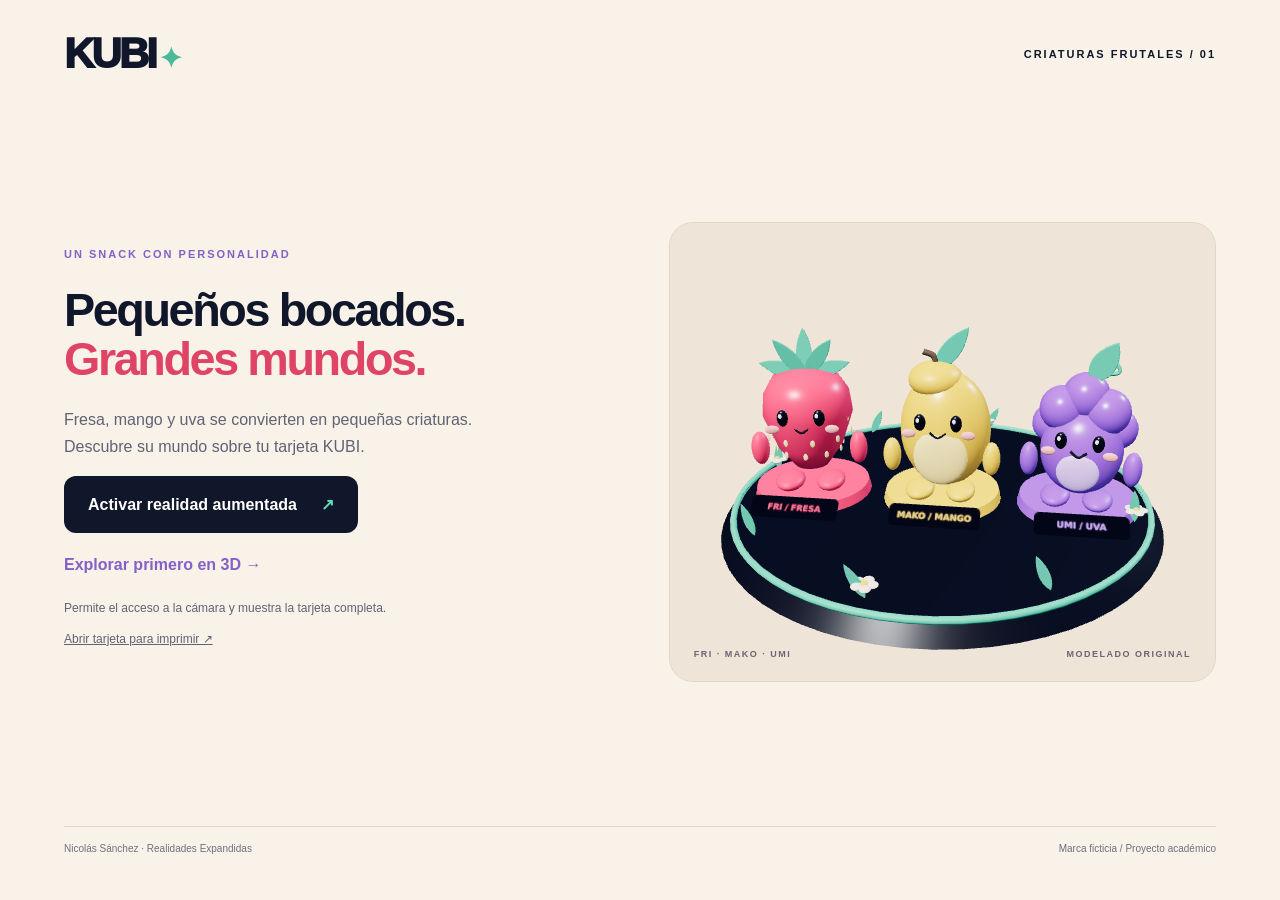
==== KUBI_Avance_Corte2/index.html @ 75bc7ddf "KUBI" ====
<!doctype html>
<html lang="es"><head><meta charset="utf-8"><meta name="viewport" content="width=device-width,initial-scale=1"><title>KUBI · Criaturas frutales</title><link rel="icon" href="data:,"><link rel="stylesheet" href="css/app.css"><link rel="stylesheet" href="css/refinements.css">
<script type="importmap">{"imports":{"three":"./js/three.compat.js","three/addons/":"./js/addons/","mindar-image-three":"./js/mindar/mindar-image-three.prod.js"}}</script>
</head><body>
<main id="welcome"><header><a class="logo" href="./">KUBI<span class="leaf-mark">✦</span></a><span class="edition">CRIATURAS FRUTALES / 01</span></header>
<div class="welcome-grid"><section class="intro"><span class="eyebrow">UN SNACK CON PERSONALIDAD</span><h1>Pequeños bocados.<br><em>Grandes mundos.</em></h1><p>Fresa, mango y uva se convierten en pequeñas criaturas. Descubre su mundo sobre tu tarjeta KUBI.</p><button id="start" class="primary">Activar realidad aumentada <span>↗</span></button><button id="preview" class="text-button">Explorar primero en 3D →</button><p class="hint">Permite el acceso a la cámara y muestra la tarjeta completa.</p><a class="card-link" href="assets/marker/target.png" target="_blank">Abrir tarjeta para imprimir ↗</a><p id="error" role="alert"></p></section>
<section class="hero"><div id="hero-canvas"></div><div class="hero-caption"><span>FRI · MAKO · UMI</span><span>MODELADO ORIGINAL</span></div></section></div><footer><span>Nicolás Sánchez · Realidades Expandidas</span><span>Marca ficticia / Proyecto académico</span></footer></main>
<section id="experience" hidden><div id="ar-container"></div><div id="preview-container"></div><header class="topbar"><span class="logo">KUBI<span class="leaf-mark">✦</span></span><div><button id="sound" class="small" aria-pressed="false">Sonido: activo</button><button id="exit" class="small">Salir</button></div></header><div id="status" role="status">Buscando tarjeta…</div><div id="scan-hint"><span class="scan-brackets"></span><p>Coloca la tarjeta KUBI completa frente a la cámara.</p></div><div class="bottom-bar"><p id="mode-label">Tarjeta detectada · explora KUBI</p><nav id="info-buttons" aria-label="Información del producto"><button data-dialog="product">01 <span>Producto</span></button><button data-dialog="flavors">02 <span>Sabores</span></button><button data-dialog="experience">03 <span>Experiencia</span></button></nav><div class="extras"><button id="rotate">Girar escena ↻</button><button id="face">Probar filtro facial ↗</button></div></div></section>
<dialog id="info-dialog"><button id="close-dialog" aria-label="Cerrar diálogo">×</button><div id="dialog-content"></div></dialog>
<script type="module" src="js/main.js"></script>
</body></html>
---- KUBI_Avance_Corte2/css/app.css ----
@font-face{font-family:Kubi;src:local('Arial')}*{box-sizing:border-box}body{margin:0;background:#f8f2e8;color:#11172a;font-family:Kubi,Arial,sans-serif}button,a{-webkit-tap-highlight-color:transparent}button{font:inherit;cursor:pointer}button:disabled{opacity:.5;cursor:wait}button:focus-visible,a:focus-visible{outline:3px solid #9670ef;outline-offset:4px}[hidden]{display:none!important}#welcome{padding:30px 5vw;min-height:100svh;display:flex;flex-direction:column}header,footer{display:flex;align-items:center;justify-content:space-between}.logo{font-weight:950;letter-spacing:-3px;font-size:42px;color:#11172a;text-decoration:none}.leaf-mark{color:#4bb99a;font-size:28px;margin-left:4px}.edition,.eyebrow{font-size:11px;font-weight:800;letter-spacing:2px}.welcome-grid{flex:1;display:grid;grid-template-columns:1fr 1.1fr;align-items:center;gap:30px;margin:25px 0}.intro{max-width:570px}.eyebrow{color:#8460c7}h1{font-size:clamp(36px,4.4vw,68px);line-height:1.04;letter-spacing:-3px;margin:24px 0}h1 em{font-style:normal;color:#df4365}.intro>p{font-size:16px;line-height:1.65;max-width:420px;color:#616273}.primary{background:#11172a;color:white;border:0;border-radius:12px;padding:19px 24px;font-weight:700;margin:10px 0;display:flex;gap:24px;align-items:center}.primary span{color:#62d8b5}.text-button{display:block;background:none;border:0;padding:13px 0;color:#8460c7;font-weight:700}.intro .hint{font-size:12px;max-width:360px;margin-bottom:10px}.card-link{color:#616273;font-size:12px}.hero{position:relative;min-width:0;background:#eee4d7;border-radius:24px;overflow:hidden;height:460px;border:1px solid #e4d6c6}.hero canvas{display:block}.hero-caption{position:absolute;bottom:22px;left:24px;right:24px;display:flex;justify-content:space-between;font-size:9px;letter-spacing:1.5px;font-weight:700;color:#6c6573;pointer-events:none}footer{font-size:10px;color:#70707f;gap:20px;padding:16px 0;border-top:1px solid #e1d7c9}#error{color:#bd254d;font-size:13px}#experience{position:fixed;inset:0;background:#11172a}#ar-container,#preview-container{position:absolute;inset:0;overflow:hidden}#preview-container{background:#f8f2e8}#ar-container canvas{position:absolute;inset:0}#ar-container video{position:absolute}#experience .topbar{position:absolute;z-index:10;left:24px;right:24px;top:18px;background:#f8f2e8ed;padding:10px 20px;border-radius:14px}.topbar .logo{font-size:32px}.small{font-size:11px;padding:10px 12px;background:transparent;border:1px solid #c8beae;border-radius:8px;margin-left:8px}.bottom-bar{position:absolute;z-index:10;bottom:22px;left:50%;transform:translateX(-50%);width:min(580px,92vw);text-align:center;background:#11172aec;color:#fff;border-radius:20px;padding:16px 18px;box-shadow:0 8px 30px #0003}.bottom-bar p{font-size:11px;margin:0 0 12px;color:#bcd4c9}nav{display:grid;grid-template-columns:repeat(3,1fr);gap:10px}nav button{border:1px solid #ffffff26;background:#242a3d;border-radius:12px;padding:14px 8px;color:#c6aaf9;font-size:10px}nav button span{display:block;font-size:14px;color:#fff;font-weight:700;margin-top:5px}nav button:nth-child(1){border-bottom:3px solid #ff5277}nav button:nth-child(2){border-bottom:3px solid #ffca55}nav button:nth-child(3){border-bottom:3px solid #9670ef}.extras{display:flex;justify-content:center;gap:25px;margin-top:14px}.extras button{background:none;border:0;color:#c5c8d2;font-size:11px}#status{position:absolute;top:100px;left:24px;background:#11172ad9;border:1px solid #ffffff30;border-radius:30px;padding:9px 15px;color:white;font-size:11px;z-index:10}#scan-hint{position:absolute;inset:0;display:flex;align-items:center;justify-content:center;flex-direction:column;color:#fff;pointer-events:none;background:#11172a1a;z-index:5}#scan-hint p{font-size:12px;text-shadow:0 2px 5px #000}.scan-brackets{width:290px;height:176px;border:2px dashed #5de6bd;border-radius:16px}dialog{width:min(530px,92vw);border:0;border-radius:24px;padding:35px;background:#f8f2e8;color:#11172a;max-height:85svh;box-shadow:0 30px 100px #0005}dialog::backdrop{background:#0b1024a8;backdrop-filter:blur(5px)}#close-dialog{position:absolute;top:14px;right:17px;border:0;background:none;font-size:26px;color:#676778}dialog .eyebrow{font-size:10px}dialog h2{font-size:32px;letter-spacing:-1px;margin:18px 0}dialog p{font-size:14px;line-height:1.7;color:#676575}.flavor{padding:15px 0;border-top:1px solid #e1d7c9}.flavor strong{display:block}.flavor span{font-size:12px;color:#6d6676;display:block;margin-top:6px}.pill{font-size:10px;background:#e9dfd1;border-radius:20px;padding:7px 11px;display:inline-block}.face-choice{display:flex;gap:10px;margin:18px 0}.face-choice button{border:1px solid #ddd0c1;background:#fff;border-radius:12px;padding:12px}#face-canvas-wrap{height:290px;position:relative;overflow:hidden;background:#10172a;border-radius:14px}#face-canvas-wrap canvas,#face-canvas-wrap video{position:absolute}#face-message{font-size:11px}body.face-open #experience{visibility:hidden}@media(max-width:780px){#welcome{padding:22px 6vw}.edition{font-size:8px;letter-spacing:1px}.welcome-grid{grid-template-columns:1fr;gap:20px}.hero{height:320px}.intro>p{font-size:14px}h1{letter-spacing:-1.7px}.logo{font-size:36px}footer{font-size:8px}.topbar{left:12px!important;right:12px!important}.small{font-size:9px;padding:9px 7px}.bottom-bar{bottom:12px}#status{top:96px;font-size:10px}}
---- KUBI_Avance_Corte2/css/refinements.css ----
h1{font-size:clamp(36px,3.65vw,56px);letter-spacing:-2.4px}
.bottom-bar{max-width:580px}
@media(min-width:1100px){.welcome-grid{grid-template-columns:1.05fr 1fr}}
@media(max-width:780px){h1{font-size:38px;letter-spacing:-1.5px}}
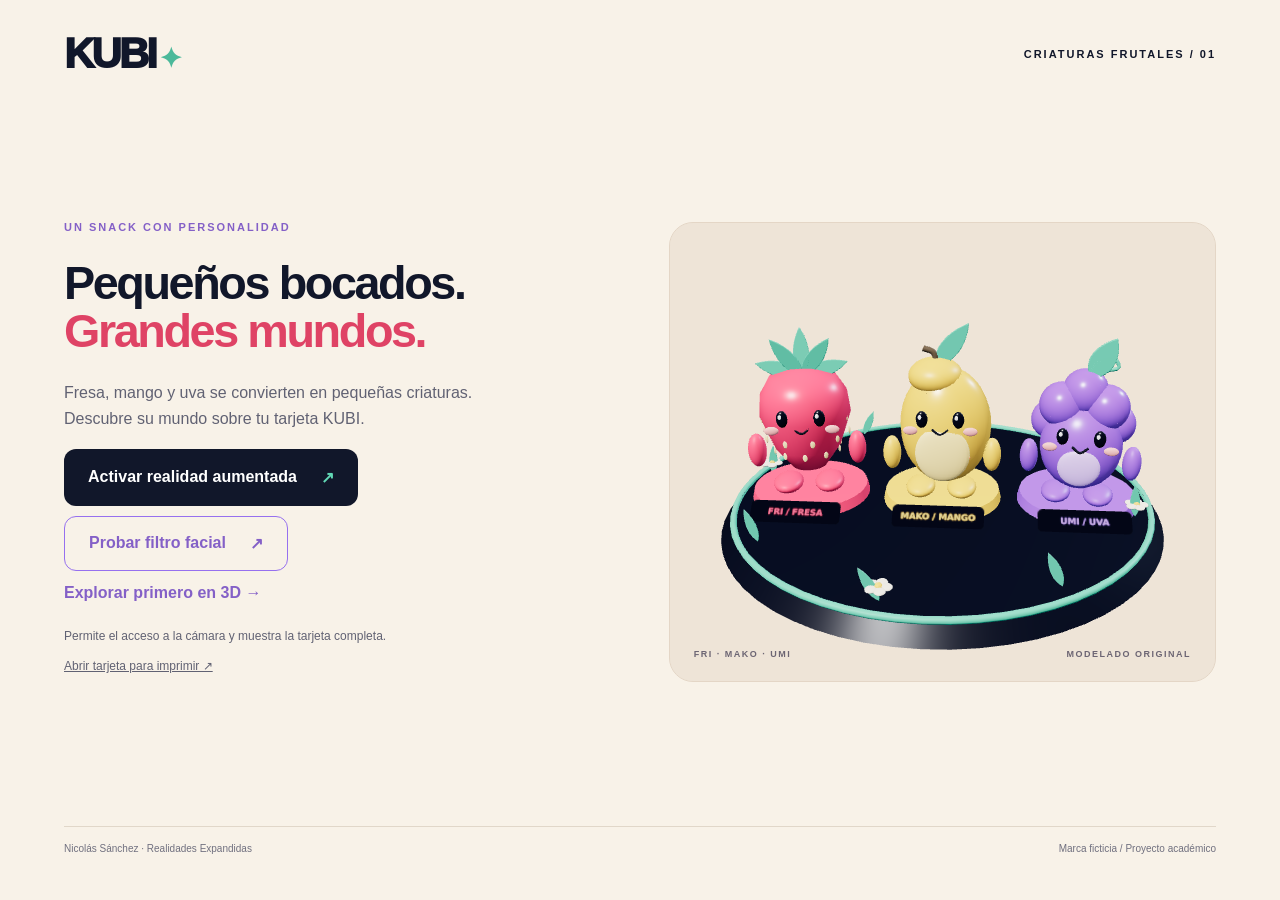
==== commit e9e9d62f: "Actualización KUBI corte final" ====
--- a/KUBI_Avance_Corte2/index.html
+++ b/KUBI_Avance_Corte2/index.html
@@ -1,11 +1,11 @@
 <!doctype html>
-<html lang="es"><head><meta charset="utf-8"><meta name="viewport" content="width=device-width,initial-scale=1"><title>KUBI · Criaturas frutales</title><link rel="icon" href="data:,"><link rel="stylesheet" href="css/app.css"><link rel="stylesheet" href="css/refinements.css">
+<html lang="es"><head><meta charset="utf-8"><meta name="viewport" content="width=device-width,initial-scale=1"><title>KUBI · Criaturas frutales</title><link rel="icon" href="data:,"><link rel="stylesheet" href="css/app.css"><link rel="stylesheet" href="css/refinements.css"><link rel="stylesheet" href="css/final.css">
 <script type="importmap">{"imports":{"three":"./js/three.compat.js","three/addons/":"./js/addons/","mindar-image-three":"./js/mindar/mindar-image-three.prod.js"}}</script>
 </head><body>
 <main id="welcome"><header><a class="logo" href="./">KUBI<span class="leaf-mark">✦</span></a><span class="edition">CRIATURAS FRUTALES / 01</span></header>
-<div class="welcome-grid"><section class="intro"><span class="eyebrow">UN SNACK CON PERSONALIDAD</span><h1>Pequeños bocados.<br><em>Grandes mundos.</em></h1><p>Fresa, mango y uva se convierten en pequeñas criaturas. Descubre su mundo sobre tu tarjeta KUBI.</p><button id="start" class="primary">Activar realidad aumentada <span>↗</span></button><button id="preview" class="text-button">Explorar primero en 3D →</button><p class="hint">Permite el acceso a la cámara y muestra la tarjeta completa.</p><a class="card-link" href="assets/marker/target.png" target="_blank">Abrir tarjeta para imprimir ↗</a><p id="error" role="alert"></p></section>
+<div class="welcome-grid"><section class="intro"><span class="eyebrow">UN SNACK CON PERSONALIDAD</span><h1>Pequeños bocados.<br><em>Grandes mundos.</em></h1><p>Fresa, mango y uva se convierten en pequeñas criaturas. Descubre su mundo sobre tu tarjeta KUBI.</p><button id="start" class="primary">Activar realidad aumentada <span>↗</span></button><button id="start-face" class="secondary">Probar filtro facial <span>↗</span></button><button id="preview" class="text-button">Explorar primero en 3D →</button><p class="hint">Permite el acceso a la cámara y muestra la tarjeta completa.</p><a class="card-link" href="Tarjeta_KUBI_Imprimir.pdf" target="_blank">Abrir tarjeta para imprimir ↗</a><p id="error" role="alert"></p></section>
 <section class="hero"><div id="hero-canvas"></div><div class="hero-caption"><span>FRI · MAKO · UMI</span><span>MODELADO ORIGINAL</span></div></section></div><footer><span>Nicolás Sánchez · Realidades Expandidas</span><span>Marca ficticia / Proyecto académico</span></footer></main>
-<section id="experience" hidden><div id="ar-container"></div><div id="preview-container"></div><header class="topbar"><span class="logo">KUBI<span class="leaf-mark">✦</span></span><div><button id="sound" class="small" aria-pressed="false">Sonido: activo</button><button id="exit" class="small">Salir</button></div></header><div id="status" role="status">Buscando tarjeta…</div><div id="scan-hint"><span class="scan-brackets"></span><p>Coloca la tarjeta KUBI completa frente a la cámara.</p></div><div class="bottom-bar"><p id="mode-label">Tarjeta detectada · explora KUBI</p><nav id="info-buttons" aria-label="Información del producto"><button data-dialog="product">01 <span>Producto</span></button><button data-dialog="flavors">02 <span>Sabores</span></button><button data-dialog="experience">03 <span>Experiencia</span></button></nav><div class="extras"><button id="rotate">Girar escena ↻</button><button id="face">Probar filtro facial ↗</button></div></div></section>
+<section id="experience" hidden><div id="ar-container"></div><div id="preview-container"></div><header class="topbar"><span class="logo">KUBI<span class="leaf-mark">✦</span></span><div><button id="sound" class="small" aria-pressed="false">Sonido: activo</button><button id="exit" class="small">Salir</button></div></header><div id="reaction" role="status" hidden></div><div id="status" role="status">Buscando tarjeta…</div><div id="scan-hint"><span class="scan-brackets"></span><p>Coloca la tarjeta KUBI completa frente a la cámara.</p></div><div class="bottom-bar"><p id="mode-label">Tarjeta detectada · explora KUBI</p><nav id="info-buttons" aria-label="Información del producto"><button data-dialog="product">01 <span>Producto</span></button><button data-dialog="flavors">02 <span>Sabores</span></button><button data-dialog="experience">03 <span>Experiencia</span></button></nav><div class="extras"><button id="rotate">Girar escena ↻</button><button id="face">Probar filtro facial ↗</button></div></div></section>
 <dialog id="info-dialog"><button id="close-dialog" aria-label="Cerrar diálogo">×</button><div id="dialog-content"></div></dialog>
 <script type="module" src="js/main.js"></script>
 </body></html>
--- a/KUBI_Avance_Corte2/css/final.css
+++ b/KUBI_Avance_Corte2/css/final.css
@@ -0,0 +1,14 @@
+/* Se conserva la identidad existente. Accesos y seguimiento del corte final. */
+.secondary{display:flex;align-items:center;gap:24px;background:transparent;border:1px solid #9670ef;color:#8460c7;border-radius:12px;font-weight:700;padding:17px 24px;margin:4px 0 0}
+.secondary:disabled{opacity:.5}.primary,.secondary{min-height:54px}.primary:hover,.secondary:hover{opacity:.88}
+#ar-container{isolation:isolate}#ar-container video{z-index:0}#ar-container canvas{z-index:1}#preview-container canvas{display:block}
+#reaction{position:absolute;top:145px;left:24px;z-index:12;color:#11172a;background:#f8f2e8f2;border-radius:14px;padding:12px 18px;box-shadow:0 5px 24px #0002;border-left:4px solid #ff5277;font-size:13px;font-weight:700;max-width:calc(100vw - 48px)}
+#reaction[data-flavor="1"]{border-left-color:#ffca55}#reaction[data-flavor="2"]{border-left-color:#9670ef}
+#face-canvas-wrap{isolation:isolate;background:#eee4d7;height:min(45svh,340px);min-height:210px;position:relative;overflow:hidden}
+#face-canvas-wrap video{z-index:0;display:block}#face-canvas-wrap canvas{z-index:1;display:block;background:transparent}
+#face-loading{position:absolute;inset:0;display:grid;place-items:center;z-index:4;background:#eee4d7;color:#616273;font-size:13px}
+#face-result{position:absolute;left:12px;right:12px;bottom:12px;z-index:3;padding:10px 14px;border-radius:12px;background:#11172ae8;color:#fff;font-size:12px;font-weight:700;text-align:center;pointer-events:none}
+.face-dialog{width:min(530px,94vw);padding:27px;max-height:94svh}.face-dialog h2{margin:12px 0 18px}.face-choice{margin:13px 0;gap:8px}.face-choice button{flex:1;padding:10px 8px;font-size:12px}.face-choice button[aria-pressed="true"]{border:2px solid #9670ef;background:#eee5fc;padding:9px 7px}.face-dialog #face-message{font-size:12px;line-height:1.5;margin:8px 0}.face-dialog .face-help{font-size:10px;line-height:1.4;margin:8px 0 0}
+#face-retry{background:#11172a;color:white;border:0;border-radius:10px;padding:12px 16px;margin-top:14px}
+@media(max-width:780px){#welcome{padding-top:18px}.welcome-grid{margin-top:18px}.primary,.secondary{padding:16px 19px;width:100%;justify-content:space-between}.face-dialog{padding:22px}.face-dialog h2{font-size:28px}#face-canvas-wrap{height:36svh}.bottom-bar{padding:12px}.bottom-bar nav button{padding:11px 6px}.extras{gap:18px}.extras button{min-height:30px}#reaction{top:140px}}
+@media(prefers-reduced-motion:reduce){button{transition:none}}
